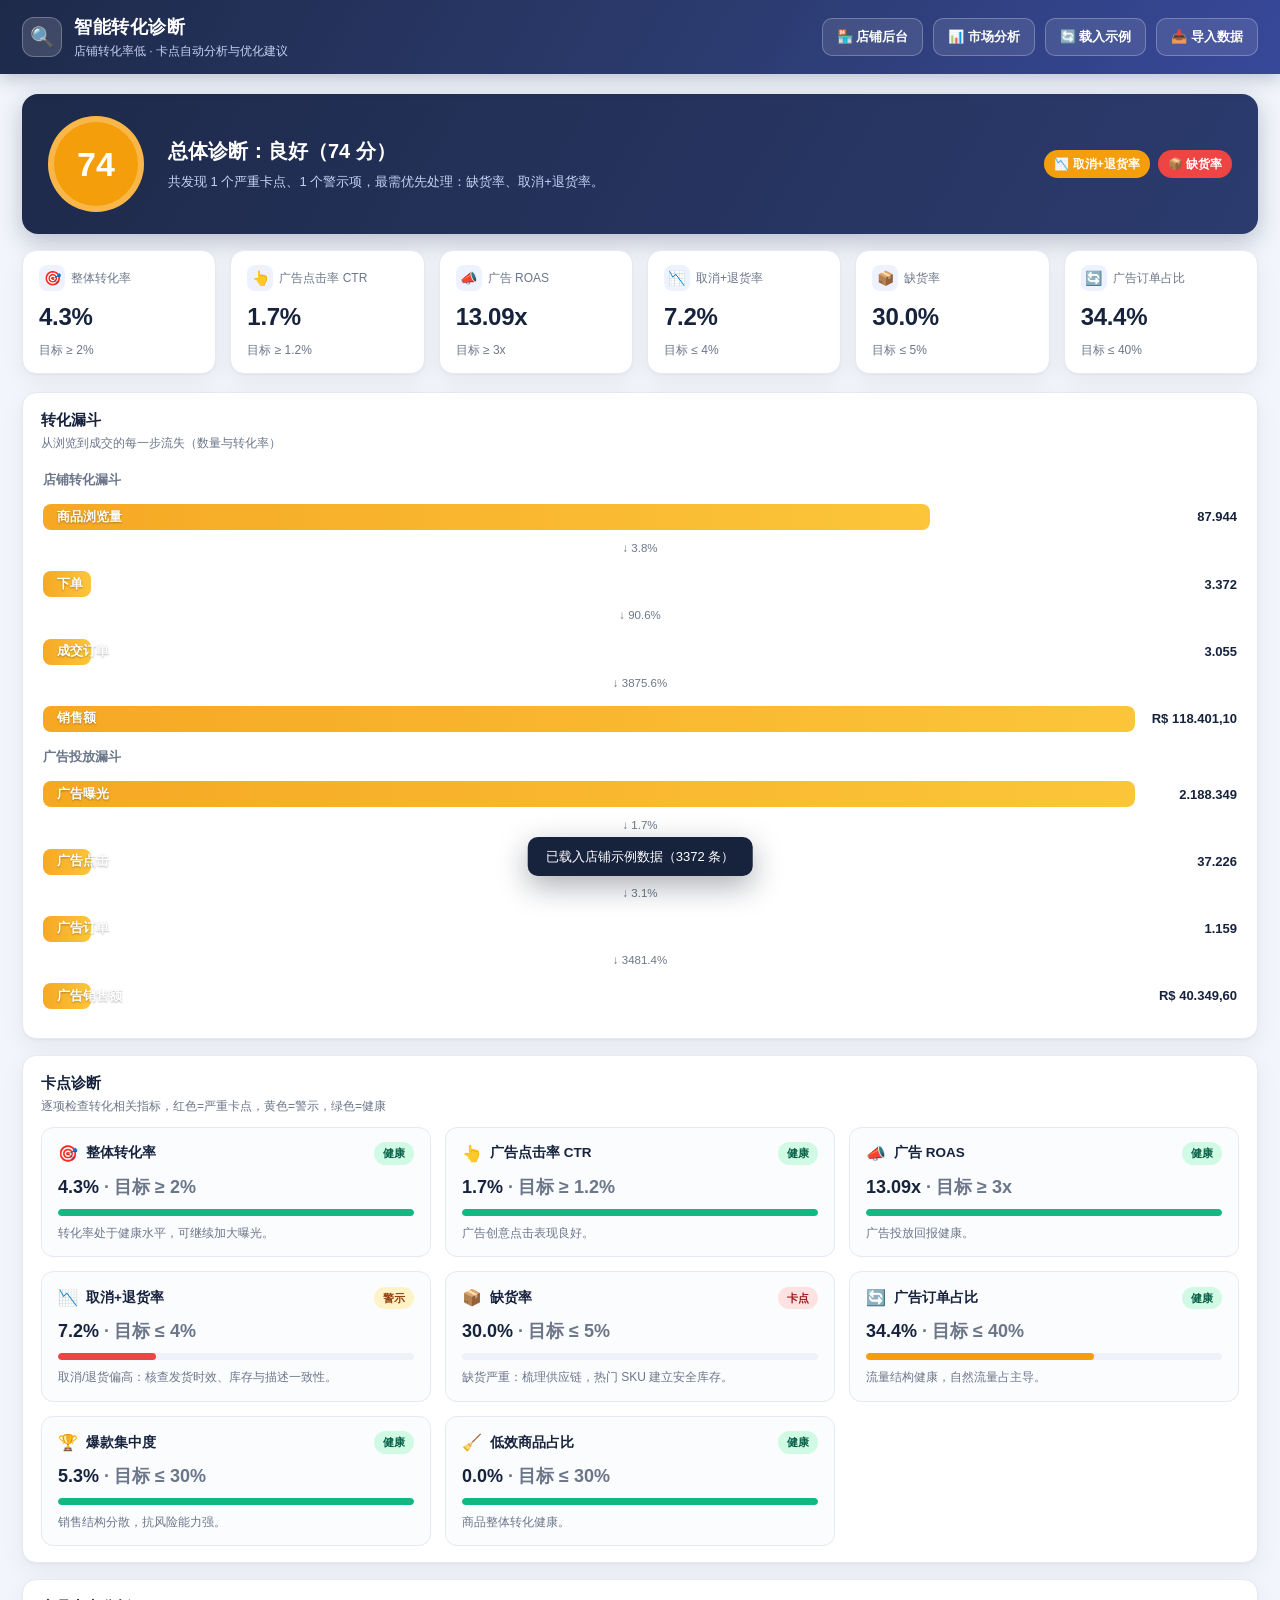
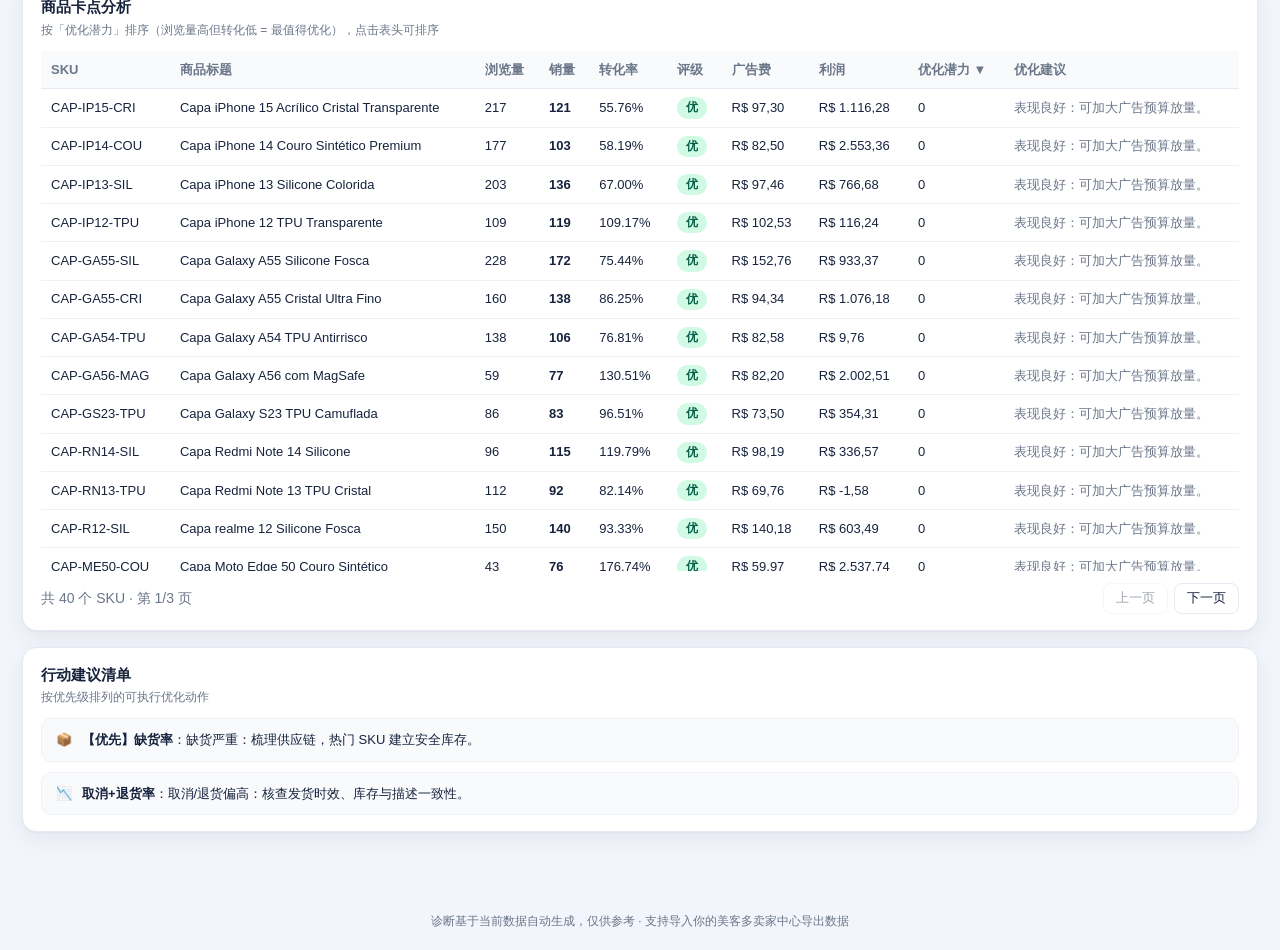
==== diagnose.html @ af6b297b "发布：巴西电商数据分析面板（市场/店铺/智能诊断）" ====
<!DOCTYPE html>
<html lang="zh-CN">
<head>
<meta charset="UTF-8">
<meta name="viewport" content="width=device-width, initial-scale=1">
<title>智能转化诊断 · 店铺卡点分析</title>
<link rel="stylesheet" href="css/style.css">
</head>
<body>

<header class="app-header">
  <div class="header-inner">
    <div class="brand">
      <div class="logo">🔍</div>
      <div>
        <h1>智能转化诊断</h1>
        <div class="sub">店铺转化率低 · 卡点自动分析与优化建议</div>
      </div>
    </div>
    <div class="header-actions">
      <a class="btn btn-ghost" href="seller.html">🏪 店铺后台</a>
      <a class="btn btn-ghost" href="index.html">📊 市场分析</a>
      <button class="btn btn-ghost" id="btn-sample">🔄 载入示例</button>
      <button class="btn btn-ghost" id="btn-import">📥 导入数据</button>
    </div>
  </div>
</header>

<main class="main">

  <!-- 总得分 -->
  <div class="score-banner" id="score-banner">
    <div class="score-ring" id="score-ring">–</div>
    <div class="score-info">
      <div class="score-title" id="score-title">诊断中…</div>
      <div class="score-desc" id="score-desc">基于当前数据自动评估店铺转化健康度</div>
    </div>
    <div class="score-tags" id="score-tags"></div>
  </div>

  <!-- 指标卡 -->
  <section class="kpi-grid" style="margin-top:16px">
    <div class="kpi-card" id="kpi-conv">
      <div class="kpi-label"><span class="kpi-icon">🎯</span>整体转化率</div>
      <div class="kpi-value">–</div>
      <div class="kpi-sub">目标 ≥ 2%</div>
    </div>
    <div class="kpi-card" id="kpi-ctr">
      <div class="kpi-label"><span class="kpi-icon">👆</span>广告点击率 CTR</div>
      <div class="kpi-value">–</div>
      <div class="kpi-sub">目标 ≥ 1.2%</div>
    </div>
    <div class="kpi-card" id="kpi-roas">
      <div class="kpi-label"><span class="kpi-icon">📣</span>广告 ROAS</div>
      <div class="kpi-value">–</div>
      <div class="kpi-sub">目标 ≥ 3x</div>
    </div>
    <div class="kpi-card" id="kpi-bad">
      <div class="kpi-label"><span class="kpi-icon">📉</span>取消+退货率</div>
      <div class="kpi-value">–</div>
      <div class="kpi-sub">目标 ≤ 4%</div>
    </div>
    <div class="kpi-card" id="kpi-ostock">
      <div class="kpi-label"><span class="kpi-icon">📦</span>缺货率</div>
      <div class="kpi-value">–</div>
      <div class="kpi-sub">目标 ≤ 5%</div>
    </div>
    <div class="kpi-card" id="kpi-adshare">
      <div class="kpi-label"><span class="kpi-icon">🔄</span>广告订单占比</div>
      <div class="kpi-value">–</div>
      <div class="kpi-sub">目标 ≤ 40%</div>
    </div>
  </section>

  <!-- 漏斗 -->
  <section class="charts-grid" style="margin-top:16px">
    <div class="panel col-12">
      <h2>转化漏斗</h2>
      <div class="panel-desc">从浏览到成交的每一步流失（数量与转化率）</div>
      <div class="funnel-wrap">
        <div class="funnel-title">店铺转化漏斗</div>
        <div class="funnel" id="funnel-store"></div>
        <div class="funnel-title mt8">广告投放漏斗</div>
        <div class="funnel" id="funnel-ads"></div>
      </div>
    </div>

    <div class="panel col-12">
      <h2>卡点诊断</h2>
      <div class="panel-desc">逐项检查转化相关指标，红色=严重卡点，黄色=警示，绿色=健康</div>
      <div class="checks-grid" id="checks-grid"></div>
    </div>

    <div class="panel col-12">
      <h2>商品卡点分析</h2>
      <div class="panel-desc">按「优化潜力」排序（浏览量高但转化低 = 最值得优化），点击表头可排序</div>
      <div class="table-wrap" style="max-height:520px;overflow:auto">
        <table class="data-table">
          <thead id="p-head"></thead>
          <tbody id="p-body"></tbody>
        </table>
      </div>
      <div class="pager" id="pager"><span id="p-count" style="display:none"></span></div>
    </div>

    <div class="panel col-12">
      <h2>行动建议清单</h2>
      <div class="panel-desc">按优先级排列的可执行优化动作</div>
      <ol class="action-list" id="action-list"></ol>
    </div>
  </section>
</main>

<footer class="app-footer">
  诊断基于当前数据自动生成，仅供参考 · 支持导入你的美客多卖家中心导出数据
</footer>

<!-- 导入弹窗 -->
<div class="modal-mask" id="modal-import">
  <div class="modal">
    <button class="mask-close" data-close aria-label="关闭">✕</button>
    <h3>📥 导入店铺数据</h3>
    <div class="modal-sub">与店铺后台页使用同一份数据格式（订单/浏览/广告/库存）。</div>
    <div class="drop" id="import-drop">
      <div style="font-size:30px">📂</div>
      <div><b>点击选择文件</b>，或将文件拖拽到此处</div>
      <div class="muted" style="font-size:12px;margin-top:4px">推荐 UTF-8 编码</div>
      <input type="file" id="import-file" accept=".csv,.json">
    </div>
    <div class="form-row">
      <label>或直接粘贴 JSON 数据</label>
      <textarea id="import-json" placeholder='[{"date":"2026-08-01","sku":"CAP-IP15-SIL","title":"...","qty":2,"unit_price":24.9,"revenue":49.8,"status":"Concluída","views":120,"ad_spend":2.5}]'></textarea>
    </div>
    <div class="hint">
      字段说明：<code>date</code>、<code>order_id</code>、<code>sku</code>、<code>title</code>、<code>qty</code>、<code>unit_price</code>、
      <code>revenue</code>、<code>status</code>、<code>views</code>、<code>ad_spend</code>、<code>ad_impressions</code>、<code>ad_clicks</code>、
      <code>channel</code>、<code>profit</code>、<code>stock</code> 等（兼容葡语列名）。
    </div>
    <div class="modal-actions">
      <button class="btn btn-ghost" data-close>取消</button>
      <button class="btn btn-soft" id="btn-apply-json">载入粘贴数据</button>
    </div>
  </div>
</div>

<script src="js/charts.js"></script>
<script src="js/seller-data.js"></script>
<script src="js/diagnose-app.js"></script>
</body>
</html>
---- css/style.css ----
/* ============ 基础 ============ */
:root {
  --bg: #f2f5fb;
  --card: #ffffff;
  --border: #e4e9f2;
  --text: #17233d;
  --muted: #6b7689;
  --primary: #2563eb;
  --ml: #f59e0b;
  --tt: #ec4899;
  --ok: #10b981;
  --shadow: 0 1px 2px rgba(16,24,40,.04), 0 8px 24px rgba(16,24,40,.06);
  --radius: 14px;
}
* { box-sizing: border-box; margin: 0; padding: 0; }
html { font-size: 14px; }
body {
  font-family: "Segoe UI", "PingFang SC", "Microsoft YaHei", "Helvetica Neue", Arial, sans-serif;
  background: var(--bg);
  color: var(--text);
  line-height: 1.5;
}
a { color: var(--primary); text-decoration: none; }
button { font-family: inherit; cursor: pointer; }

/* ============ 顶部 ============ */
.app-header {
  position: sticky; top: 0; z-index: 30;
  background: linear-gradient(120deg, #1e2a4a 0%, #2b3b6e 55%, #38489a 100%);
  color: #fff;
  box-shadow: 0 4px 18px rgba(20,30,70,.25);
}
.header-inner {
  max-width: 1440px; margin: 0 auto; padding: 14px 22px;
  display: flex; align-items: center; gap: 16px; flex-wrap: wrap;
}
.brand { display: flex; align-items: center; gap: 12px; min-width: 0; }
.brand .logo {
  width: 40px; height: 40px; border-radius: 12px; flex: none;
  background: rgba(255,255,255,.14); border: 1px solid rgba(255,255,255,.25);
  display: flex; align-items: center; justify-content: center;
  font-size: 20px;
}
.brand h1 { font-size: 18px; font-weight: 700; letter-spacing: .5px; white-space: nowrap; }
.brand .sub { font-size: 12px; color: #c6d2f5; margin-top: 1px; }
.header-actions { margin-left: auto; display: flex; gap: 10px; flex-wrap: wrap; }

.btn {
  display: inline-flex; align-items: center; gap: 6px;
  border: 1px solid transparent; border-radius: 10px;
  padding: 8px 14px; font-size: 13px; font-weight: 600;
  transition: all .15s ease;
}
.btn-primary { background: #fff; color: #1e2a4a; }
.btn-primary:hover { background: #eef2ff; }
.btn-ghost { background: rgba(255,255,255,.1); color: #fff; border-color: rgba(255,255,255,.25); }
.btn-ghost:hover { background: rgba(255,255,255,.2); }
.btn-soft { background: #eef2ff; color: var(--primary); border-color: #dbe4ff; }
.btn-soft:hover { background: #e0e9ff; }
.btn:disabled { opacity: .5; cursor: not-allowed; }

/* ============ 主体 ============ */
.main { max-width: 1440px; margin: 0 auto; padding: 20px 22px 60px; }

/* 指标卡 */
.kpi-grid {
  display: grid; grid-template-columns: repeat(6, 1fr); gap: 14px; margin-bottom: 18px;
}
@media (max-width: 1200px) { .kpi-grid { grid-template-columns: repeat(3, 1fr); } }
@media (max-width: 640px) { .kpi-grid { grid-template-columns: repeat(2, 1fr); } }
.kpi-card {
  background: var(--card); border: 1px solid var(--border); border-radius: var(--radius);
  padding: 14px 16px; box-shadow: var(--shadow); position: relative; overflow: hidden;
}
.kpi-card .kpi-label { font-size: 12px; color: var(--muted); display: flex; align-items: center; gap: 6px; }
.kpi-card .kpi-icon { width: 26px; height: 26px; border-radius: 8px; display: inline-flex; align-items: center; justify-content: center; font-size: 14px; background: #eef2ff; }
.kpi-card .kpi-value { font-size: 24px; font-weight: 700; margin-top: 8px; letter-spacing: -.3px; }
.kpi-card .kpi-value small { font-size: 13px; font-weight: 600; color: var(--muted); }
.kpi-card .kpi-sub { font-size: 12px; color: var(--muted); margin-top: 6px; display: flex; gap: 10px; flex-wrap: wrap; }
.kpi-card .kpi-sub .dot { display: inline-block; width: 8px; height: 8px; border-radius: 50%; margin-right: 4px; vertical-align: 1px; }
.kpi-card .delta { font-weight: 600; }

/* 筛选栏 */
.filter-bar {
  background: var(--card); border: 1px solid var(--border); border-radius: var(--radius);
  box-shadow: var(--shadow); padding: 14px 16px; margin-bottom: 18px;
  display: flex; gap: 12px; flex-wrap: wrap; align-items: flex-end;
}
.filter-group { display: flex; flex-direction: column; gap: 4px; }
.filter-group label { font-size: 11px; color: var(--muted); font-weight: 600; }
.filter-group select, .filter-group input {
  border: 1px solid var(--border); border-radius: 8px; padding: 7px 10px; font-size: 13px;
  background: #fbfcfe; color: var(--text); outline: none; min-width: 120px;
}
.filter-group select:focus, .filter-group input:focus { border-color: var(--primary); box-shadow: 0 0 0 3px rgba(37,99,235,.12); }
.filter-group.input-price input { width: 92px; }
.filter-group.search input { width: 220px; }
.filter-reset { margin-left: auto; }

/* 统计小结条 */
.summary-strip {
  display: flex; gap: 12px; flex-wrap: wrap; margin-bottom: 18px;
}
.summary-chip {
  background: var(--card); border: 1px solid var(--border); border-radius: 999px;
  padding: 7px 14px; font-size: 12.5px; color: var(--muted); box-shadow: var(--shadow);
  display: inline-flex; align-items: center; gap: 6px;
}
.summary-chip b { color: var(--text); }

/* 图表网格 */
.charts-grid {
  display: grid; grid-template-columns: repeat(12, 1fr); gap: 16px;
}
.panel {
  background: var(--card); border: 1px solid var(--border); border-radius: var(--radius);
  box-shadow: var(--shadow); padding: 16px 18px;
  display: flex; flex-direction: column;
}
.panel.col-4 { grid-column: span 4; }
.panel.col-6 { grid-column: span 6; }
.panel.col-8 { grid-column: span 8; }
.panel.col-12 { grid-column: span 12; }
@media (max-width: 1000px) { .panel.col-4, .panel.col-6, .panel.col-8, .panel.col-12 { grid-column: span 12; } }
.panel h2 { font-size: 15px; font-weight: 700; margin-bottom: 2px; display: flex; align-items: center; gap: 8px; }
.panel .panel-desc { font-size: 12px; color: var(--muted); margin-bottom: 12px; }
.chart-box { flex: 1; position: relative; min-height: 240px; }
.chart-box svg { width: 100%; height: 100%; display: block; }
.legend { display: flex; gap: 14px; flex-wrap: wrap; font-size: 12px; color: var(--muted); margin-bottom: 10px; }
.legend .lg-item { display: inline-flex; align-items: center; gap: 6px; }
.legend .lg-swatch { width: 10px; height: 10px; border-radius: 3px; }

/* 表格 */
.table-wrap { overflow-x: auto; }
table.data-table { width: 100%; border-collapse: collapse; font-size: 13px; }
.data-table thead th {
  position: sticky; top: 0; background: #f8fafc; color: var(--muted);
  font-weight: 600; text-align: left; padding: 9px 10px; white-space: nowrap;
  border-bottom: 1px solid var(--border); cursor: pointer; user-select: none;
}
.data-table thead th:hover { color: var(--primary); }
.data-table tbody td { padding: 8px 10px; border-bottom: 1px solid #eef1f7; vertical-align: middle; }
.data-table tbody tr:hover { background: #f8faff; }
.platform-badge {
  display: inline-flex; align-items: center; gap: 5px; padding: 3px 9px; border-radius: 999px;
  font-size: 11.5px; font-weight: 600; white-space: nowrap;
}
.platform-badge.ml { background: #fef3c7; color: #92400e; }
.platform-badge.tt { background: #fce7f3; color: #9d174d; }
.title-cell { max-width: 380px; overflow: hidden; text-overflow: ellipsis; white-space: nowrap; }
.rating-stars { color: #f59e0b; }
.pager { display: flex; align-items: center; justify-content: space-between; margin-top: 12px; gap: 10px; flex-wrap: wrap; }
.pager .pager-btns { display: flex; gap: 6px; }
.pager button {
  border: 1px solid var(--border); background: #fff; border-radius: 8px; padding: 6px 12px;
  font-size: 12.5px; color: var(--text);
}
.pager button:hover:not(:disabled) { border-color: var(--primary); color: var(--primary); }
.pager button:disabled { opacity: .4; cursor: not-allowed; }

/* 对比表 */
.compare-table { width: 100%; border-collapse: collapse; font-size: 13px; }
.compare-table th, .compare-table td { padding: 9px 12px; border-bottom: 1px solid #eef1f7; text-align: left; }
.compare-table th { color: var(--muted); font-weight: 600; background: #f8fafc; }
.compare-table td.ml { color: #b45309; font-weight: 700; }
.compare-table td.tt { color: #be185d; font-weight: 700; }
.compare-table td.winner { background: #f0fdf4; }

/* 智能解读 */
.insights { list-style: none; display: flex; flex-direction: column; gap: 10px; }
.insights li {
  display: flex; gap: 10px; align-items: flex-start; font-size: 13px;
  padding: 10px 12px; border-radius: 10px; background: #f8fafc; border: 1px solid #eef1f7;
}
.insights li .ic { flex: none; width: 22px; height: 22px; border-radius: 7px; display: flex; align-items: center; justify-content: center; font-size: 12px; }
.insights li b { color: var(--text); }
.insights li .num { color: var(--primary); font-weight: 700; }

/* 弹窗 */
.modal-mask {
  position: fixed; inset: 0; background: rgba(15,23,42,.45); z-index: 60;
  display: none; align-items: center; justify-content: center; padding: 20px;
}
.modal-mask.show { display: flex; }
.modal {
  background: #fff; border-radius: 16px; max-width: 620px; width: 100%;
  max-height: 86vh; overflow: auto; box-shadow: 0 24px 60px rgba(15,23,42,.3);
  padding: 22px;
}
.modal h3 { font-size: 16px; margin-bottom: 6px; }
.modal .modal-sub { font-size: 12.5px; color: var(--muted); margin-bottom: 14px; }
.modal .drop {
  border: 2px dashed #cbd5e1; border-radius: 12px; padding: 26px; text-align: center;
  color: var(--muted); cursor: pointer; transition: all .15s ease;
}
.modal .drop:hover, .modal .drop.drag { border-color: var(--primary); background: #f5f8ff; color: var(--primary); }
.modal .drop input { display: none; }
.modal textarea {
  width: 100%; min-height: 160px; border: 1px solid var(--border); border-radius: 10px;
  padding: 10px; font-size: 12px; font-family: ui-monospace, Consolas, monospace; outline: none;
}
.modal .form-row { margin-top: 12px; }
.modal .form-row label { font-size: 12px; color: var(--muted); display: block; margin-bottom: 6px; font-weight: 600; }
.modal .modal-actions { display: flex; justify-content: flex-end; gap: 10px; margin-top: 16px; }
.modal .modal-actions .btn-ghost { color: var(--text); border-color: var(--border); background: #fff; }
.modal .modal-actions .btn-ghost:hover { background: #f1f5f9; }
.modal .hint { font-size: 12px; color: var(--muted); background: #f8fafc; border-radius: 8px; padding: 10px 12px; margin-top: 12px; }
.modal .hint code { background: #eef2f7; padding: 1px 5px; border-radius: 4px; font-size: 11.5px; }

/* 页脚 */
.app-footer { text-align: center; color: var(--muted); font-size: 12px; padding: 20px; }

/* 工具提示 */
.chart-tooltip {
  position: absolute; pointer-events: none; z-index: 20;
  background: rgba(15,23,42,.92); color: #fff; padding: 7px 11px; border-radius: 8px;
  font-size: 12px; line-height: 1.45; white-space: nowrap; opacity: 0;
  transition: opacity .12s ease; box-shadow: 0 6px 18px rgba(15,23,42,.25);
}
.chart-tooltip.show { opacity: 1; }

.toast {
  position: fixed; bottom: 24px; left: 50%; transform: translateX(-50%) translateY(20px);
  background: #17233d; color: #fff; padding: 10px 18px; border-radius: 10px; font-size: 13px;
  z-index: 80; opacity: 0; pointer-events: none; transition: all .25s ease; box-shadow: 0 10px 30px rgba(15,23,42,.35);
}
.toast.show { opacity: 1; transform: translateX(-50%) translateY(0); }
.toast.err { background: #b91c1c; }

.muted { color: var(--muted); }
.center { text-align: center; }
.mt8 { margin-top: 8px; }
.mt16 { margin-top: 16px; }
.flex { display: flex; align-items: center; gap: 8px; }

.modal { position: relative; }
.mask-close { position: absolute; top: 12px; right: 12px; border: none; background: #f1f5f9; width: 28px; height: 28px; border-radius: 8px; font-size: 14px; color: #64748b; cursor: pointer; }
.mask-close:hover { background: #e2e8f0; }

.rank-toolbar { display: flex; align-items: center; gap: 16px; margin-bottom: 12px; flex-wrap: wrap; }
.rank-cell { font-size: 15px; }


/* ============ 智能诊断页 ============ */
.score-banner {
  background: linear-gradient(120deg, #1e2a4a 0%, #2b3b6e 100%);
  border-radius: 16px; padding: 22px 26px; color: #fff;
  display: flex; align-items: center; gap: 24px; flex-wrap: wrap;
  box-shadow: 0 8px 24px rgba(20,30,70,.25);
}
.score-ring {
  width: 96px; height: 96px; border-radius: 50%; flex: none;
  display: flex; align-items: center; justify-content: center;
  font-size: 34px; font-weight: 800; color: #fff;
  box-shadow: inset 0 0 0 6px rgba(255,255,255,.25);
}
.score-info { flex: 1; min-width: 240px; }
.score-title { font-size: 20px; font-weight: 800; }
.score-desc { font-size: 13px; color: #c6d2f5; margin-top: 6px; line-height: 1.6; }
.score-tags { display: flex; gap: 8px; flex-wrap: wrap; }
.tag { padding: 5px 10px; border-radius: 999px; font-size: 12px; font-weight: 600; }
.tag-bad { background: #ef4444; color: #fff; }
.tag-warn { background: #f59e0b; color: #fff; }
.tag-good { background: #10b981; color: #fff; }

.funnel-wrap { padding: 6px 2px; }
.funnel-title { font-size: 13px; font-weight: 700; color: var(--muted); margin-bottom: 8px; }
.funnel-row { display: flex; align-items: center; gap: 12px; height: 40px; position: relative; }
.funnel-bar {
  height: 26px; border-radius: 8px; background: linear-gradient(90deg, #2563eb, #60a5fa);
  min-width: 14px; opacity: .9;
}
.funnel-row:nth-child(odd) .funnel-bar { background: linear-gradient(90deg, #f59e0b, #fbbf24); }
.funnel-label { position: absolute; left: 14px; font-size: 12.5px; color: #fff; font-weight: 600; text-shadow: 0 1px 2px rgba(0,0,0,.3); }
.funnel-val { margin-left: auto; font-size: 13px; font-weight: 700; color: var(--text); min-width: 90px; text-align: right; }
.funnel-conv { font-size: 11.5px; color: var(--muted); text-align: center; padding: 3px 0 7px; }

.checks-grid { display: grid; grid-template-columns: repeat(3, 1fr); gap: 14px; }
@media (max-width: 1000px) { .checks-grid { grid-template-columns: repeat(2, 1fr); } }
@media (max-width: 640px) { .checks-grid { grid-template-columns: 1fr; } }
.check-card {
  border: 1px solid var(--border); border-radius: 12px; padding: 14px 16px;
  background: #fbfcfe; display: flex; flex-direction: column; gap: 8px;
}
.check-head { display: flex; align-items: center; gap: 8px; }
.check-icon { font-size: 16px; }
.check-title { font-weight: 700; font-size: 13.5px; flex: 1; }
.check-status { font-size: 11px; font-weight: 700; padding: 3px 9px; border-radius: 999px; }
.check-status.good { background: #d1fae5; color: #065f46; }
.check-status.warn { background: #fef3c7; color: #92400e; }
.check-status.bad { background: #fee2e2; color: #991b1b; }
.check-value { font-size: 18px; font-weight: 800; }
.check-score-bar { height: 7px; border-radius: 4px; background: #eef1f7; overflow: hidden; }
.check-score-fill { height: 100%; border-radius: 4px; }
.check-advice { font-size: 12px; color: var(--muted); line-height: 1.55; }

.rate-badge { display: inline-flex; padding: 2px 9px; border-radius: 999px; font-size: 11.5px; font-weight: 700; }
.rate-badge.r-good { background: #d1fae5; color: #065f46; }
.rate-badge.r-warn { background: #fef3c7; color: #92400e; }
.rate-badge.r-bad { background: #fee2e2; color: #991b1b; }

.action-list { list-style: none; display: flex; flex-direction: column; gap: 10px; }
.action-list li {
  display: flex; gap: 10px; align-items: flex-start; font-size: 13px;
  padding: 11px 14px; border-radius: 10px; background: #f8fafc; border: 1px solid #eef1f7;
}
.action-list li .ic { flex: none; }
.action-list li b { color: var(--text); }
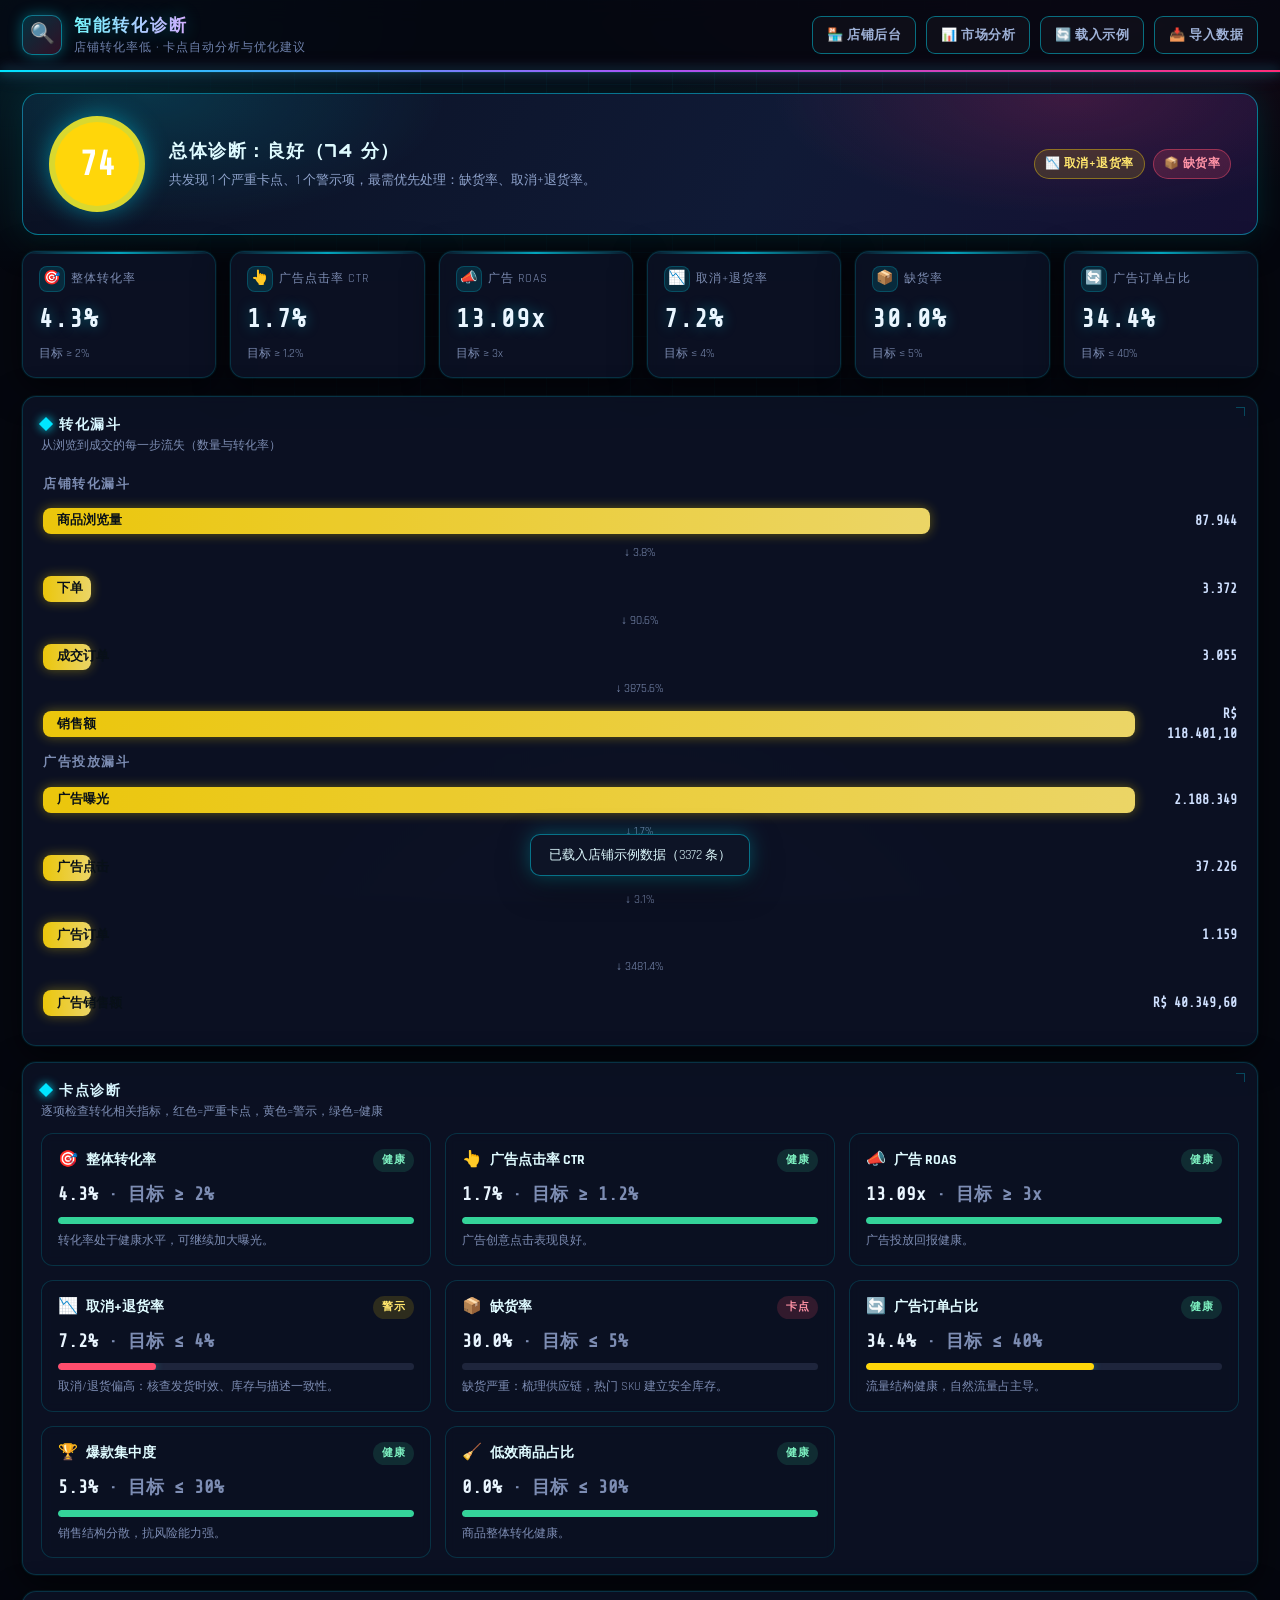
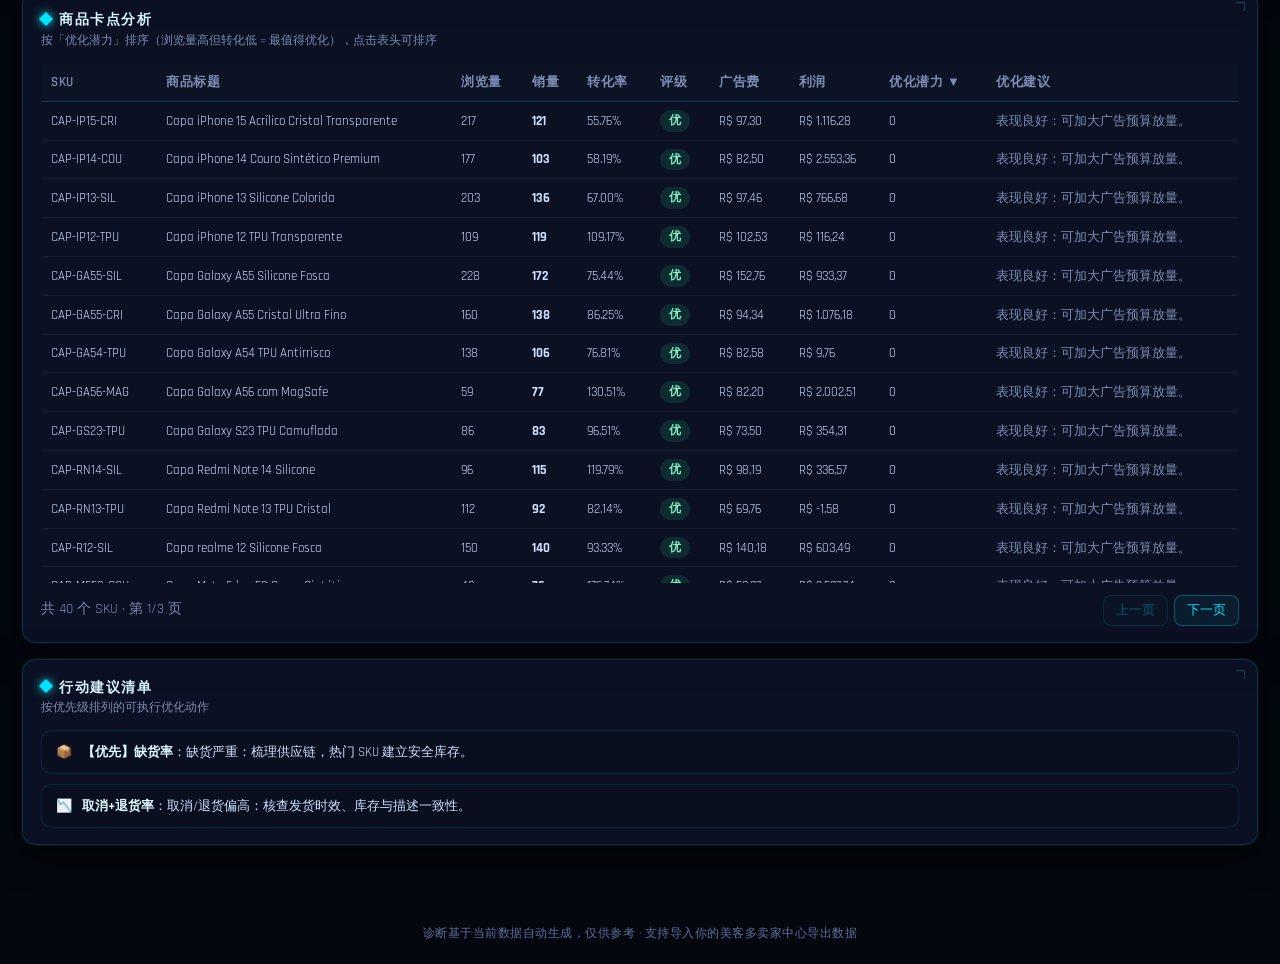
==== commit 4164b82a: "改版：赛博朋克霓虹科技风主题" ====
--- a/diagnose.html
+++ b/diagnose.html
@@ -4,6 +4,9 @@
 <meta charset="UTF-8">
 <meta name="viewport" content="width=device-width, initial-scale=1">
 <title>智能转化诊断 · 店铺卡点分析</title>
+<link rel="preconnect" href="https://fonts.googleapis.com">
+<link rel="preconnect" href="https://fonts.gstatic.com" crossorigin>
+<link href="https://fonts.googleapis.com/css2?family=Orbitron:wght@500;700;800&family=Rajdhani:wght@400;600;700&family=Share+Tech+Mono&display=swap" rel="stylesheet">
 <link rel="stylesheet" href="css/style.css">
 </head>
 <body>
--- a/css/style.css
+++ b/css/style.css
@@ -1,63 +1,116 @@
-/* ============ 基础 ============ */
+/* =========================================================
+ * 赛博朋克 · 霓虹科技风主题
+ * ========================================================= */
 :root {
-  --bg: #f2f5fb;
-  --card: #ffffff;
-  --border: #e4e9f2;
-  --text: #17233d;
-  --muted: #6b7689;
-  --primary: #2563eb;
-  --ml: #f59e0b;
-  --tt: #ec4899;
-  --ok: #10b981;
-  --shadow: 0 1px 2px rgba(16,24,40,.04), 0 8px 24px rgba(16,24,40,.06);
+  --bg: #05070f;
+  --bg2: #0a0f1e;
+  --card: rgba(13, 20, 40, .78);
+  --card-solid: #0d1426;
+  --border: rgba(0, 229, 255, .16);
+  --border-strong: rgba(0, 229, 255, .45);
+  --text: #cfe0ff;
+  --muted: #7d8db3;
+  --cyan: #00e5ff;
+  --pink: #ff2d78;
+  --purple: #a855f7;
+  --yellow: #ffd60a;
+  --green: #34d399;
+  --red: #ff4d6d;
+  --glow-cyan: 0 0 14px rgba(0, 229, 255, .35);
+  --glow-pink: 0 0 14px rgba(255, 45, 120, .35);
+  --shadow: 0 0 0 1px rgba(0,229,255,.06), 0 10px 34px rgba(0,0,0,.55);
   --radius: 14px;
+  --font-head: "Orbitron", "Rajdhani", "Segoe UI", "Microsoft YaHei", sans-serif;
+  --font-body: "Rajdhani", "Segoe UI", "PingFang SC", "Microsoft YaHei", Arial, sans-serif;
+  --font-mono: "Share Tech Mono", Consolas, monospace;
 }
 * { box-sizing: border-box; margin: 0; padding: 0; }
 html { font-size: 14px; }
 body {
-  font-family: "Segoe UI", "PingFang SC", "Microsoft YaHei", "Helvetica Neue", Arial, sans-serif;
-  background: var(--bg);
+  font-family: var(--font-body);
+  background:
+    radial-gradient(900px 500px at 85% -10%, rgba(255, 45, 120, .12), transparent 60%),
+    radial-gradient(800px 500px at 0% 0%, rgba(0, 229, 255, .12), transparent 55%),
+    radial-gradient(700px 700px at 50% 120%, rgba(168, 85, 247, .10), transparent 60%),
+    var(--bg);
+  background-attachment: fixed;
   color: var(--text);
-  line-height: 1.5;
-}
-a { color: var(--primary); text-decoration: none; }
+  line-height: 1.55;
+  min-height: 100vh;
+}
+body::before {
+  content: ""; position: fixed; inset: 0; z-index: -1; pointer-events: none;
+  background-image:
+    linear-gradient(rgba(0,229,255,.05) 1px, transparent 1px),
+    linear-gradient(90deg, rgba(0,229,255,.05) 1px, transparent 1px);
+  background-size: 42px 42px;
+  mask-image: radial-gradient(ellipse at 50% 0%, rgba(0,0,0,.8), transparent 75%);
+}
+a { color: var(--cyan); text-decoration: none; }
 button { font-family: inherit; cursor: pointer; }
+::-webkit-scrollbar { width: 10px; height: 10px; }
+::-webkit-scrollbar-track { background: #080d1a; }
+::-webkit-scrollbar-thumb { background: #1d2c4e; border-radius: 6px; }
+::-webkit-scrollbar-thumb:hover { background: #2a3f6e; }
 
 /* ============ 顶部 ============ */
 .app-header {
   position: sticky; top: 0; z-index: 30;
-  background: linear-gradient(120deg, #1e2a4a 0%, #2b3b6e 55%, #38489a 100%);
-  color: #fff;
-  box-shadow: 0 4px 18px rgba(20,30,70,.25);
+  background: rgba(5, 8, 18, .82);
+  backdrop-filter: blur(12px);
+  border-bottom: 1px solid var(--border);
+  box-shadow: 0 0 24px rgba(0, 229, 255, .10);
+}
+.app-header::after {
+  content: ""; display: block; height: 2px;
+  background: linear-gradient(90deg, var(--cyan), var(--purple), var(--pink));
+  box-shadow: 0 0 12px rgba(0,229,255,.6), 0 0 18px rgba(255,45,120,.4);
 }
 .header-inner {
-  max-width: 1440px; margin: 0 auto; padding: 14px 22px;
+  max-width: 1440px; margin: 0 auto; padding: 12px 22px;
   display: flex; align-items: center; gap: 16px; flex-wrap: wrap;
 }
 .brand { display: flex; align-items: center; gap: 12px; min-width: 0; }
 .brand .logo {
-  width: 40px; height: 40px; border-radius: 12px; flex: none;
-  background: rgba(255,255,255,.14); border: 1px solid rgba(255,255,255,.25);
+  width: 40px; height: 40px; border-radius: 10px; flex: none;
+  background: linear-gradient(135deg, rgba(0,229,255,.18), rgba(255,45,120,.18));
+  border: 1px solid var(--border-strong);
   display: flex; align-items: center; justify-content: center;
   font-size: 20px;
-}
-.brand h1 { font-size: 18px; font-weight: 700; letter-spacing: .5px; white-space: nowrap; }
-.brand .sub { font-size: 12px; color: #c6d2f5; margin-top: 1px; }
+  box-shadow: var(--glow-cyan);
+}
+.brand h1 {
+  font-family: var(--font-head); font-size: 17px; font-weight: 700;
+  letter-spacing: 2px; text-transform: uppercase;
+  background: linear-gradient(90deg, #7df9ff, #e0aaff, #ff9ecb);
+  -webkit-background-clip: text; background-clip: text; color: transparent;
+  text-shadow: 0 0 18px rgba(0,229,255,.25);
+  white-space: nowrap;
+}
+.brand .sub { font-size: 12px; color: #6f82ad; letter-spacing: 1px; margin-top: 1px; }
 .header-actions { margin-left: auto; display: flex; gap: 10px; flex-wrap: wrap; }
 
 .btn {
   display: inline-flex; align-items: center; gap: 6px;
-  border: 1px solid transparent; border-radius: 10px;
-  padding: 8px 14px; font-size: 13px; font-weight: 600;
-  transition: all .15s ease;
-}
-.btn-primary { background: #fff; color: #1e2a4a; }
-.btn-primary:hover { background: #eef2ff; }
-.btn-ghost { background: rgba(255,255,255,.1); color: #fff; border-color: rgba(255,255,255,.25); }
-.btn-ghost:hover { background: rgba(255,255,255,.2); }
-.btn-soft { background: #eef2ff; color: var(--primary); border-color: #dbe4ff; }
-.btn-soft:hover { background: #e0e9ff; }
-.btn:disabled { opacity: .5; cursor: not-allowed; }
+  border: 1px solid var(--border-strong); border-radius: 9px;
+  padding: 8px 14px; font-size: 13px; font-weight: 600; letter-spacing: .5px;
+  background: rgba(0, 229, 255, .06); color: var(--cyan);
+  transition: all .15s ease; position: relative;
+}
+.btn:hover { background: rgba(0, 229, 255, .16); box-shadow: var(--glow-cyan); color: #baf8ff; }
+.btn-primary {
+  background: linear-gradient(135deg, rgba(0,229,255,.25), rgba(255,45,120,.25));
+  border-color: rgba(0,229,255,.6); color: #dffbff;
+}
+.btn-primary:hover { box-shadow: 0 0 18px rgba(0,229,255,.5), 0 0 18px rgba(255,45,120,.35); }
+.btn-ghost { background: rgba(255,255,255,.03); color: #9fb2d8; }
+.btn-ghost:hover { background: rgba(0,229,255,.1); color: var(--cyan); }
+.btn-soft {
+  background: rgba(0,229,255,.08); color: var(--cyan);
+  border-color: rgba(0,229,255,.4);
+}
+.btn-soft:hover { background: rgba(0,229,255,.18); box-shadow: var(--glow-cyan); }
+.btn:disabled { opacity: .4; cursor: not-allowed; box-shadow: none; }
 
 /* ============ 主体 ============ */
 .main { max-width: 1440px; margin: 0 auto; padding: 20px 22px 60px; }
@@ -70,162 +123,207 @@
 @media (max-width: 640px) { .kpi-grid { grid-template-columns: repeat(2, 1fr); } }
 .kpi-card {
   background: var(--card); border: 1px solid var(--border); border-radius: var(--radius);
-  padding: 14px 16px; box-shadow: var(--shadow); position: relative; overflow: hidden;
-}
-.kpi-card .kpi-label { font-size: 12px; color: var(--muted); display: flex; align-items: center; gap: 6px; }
-.kpi-card .kpi-icon { width: 26px; height: 26px; border-radius: 8px; display: inline-flex; align-items: center; justify-content: center; font-size: 14px; background: #eef2ff; }
-.kpi-card .kpi-value { font-size: 24px; font-weight: 700; margin-top: 8px; letter-spacing: -.3px; }
-.kpi-card .kpi-value small { font-size: 13px; font-weight: 600; color: var(--muted); }
+  padding: 14px 16px; position: relative; overflow: hidden;
+  backdrop-filter: blur(6px);
+  box-shadow: var(--shadow);
+}
+.kpi-card::before {
+  content: ""; position: absolute; inset: 0 0 auto 0; height: 2px;
+  background: linear-gradient(90deg, transparent, var(--cyan), transparent);
+  opacity: .7;
+}
+.kpi-card .kpi-label { font-size: 12px; color: var(--muted); display: flex; align-items: center; gap: 6px; letter-spacing: 1px; }
+.kpi-card .kpi-icon {
+  width: 26px; height: 26px; border-radius: 8px; display: inline-flex; align-items: center; justify-content: center;
+  font-size: 14px; background: rgba(0, 229, 255, .12); border: 1px solid rgba(0,229,255,.2);
+}
+.kpi-card .kpi-value {
+  font-family: var(--font-mono); font-size: 25px; font-weight: 700; margin-top: 8px;
+  letter-spacing: 1px; color: #eaf6ff; text-shadow: 0 0 14px rgba(0,229,255,.35);
+}
+.kpi-card .kpi-value small { font-size: 13px; font-weight: 600; color: var(--muted); font-family: var(--font-body); }
 .kpi-card .kpi-sub { font-size: 12px; color: var(--muted); margin-top: 6px; display: flex; gap: 10px; flex-wrap: wrap; }
-.kpi-card .kpi-sub .dot { display: inline-block; width: 8px; height: 8px; border-radius: 50%; margin-right: 4px; vertical-align: 1px; }
+.kpi-card .kpi-sub .dot { display: inline-block; width: 8px; height: 8px; border-radius: 50%; margin-right: 4px; vertical-align: 1px; box-shadow: 0 0 8px currentColor; }
 .kpi-card .delta { font-weight: 600; }
 
 /* 筛选栏 */
 .filter-bar {
   background: var(--card); border: 1px solid var(--border); border-radius: var(--radius);
-  box-shadow: var(--shadow); padding: 14px 16px; margin-bottom: 18px;
+  padding: 14px 16px; margin-bottom: 18px;
   display: flex; gap: 12px; flex-wrap: wrap; align-items: flex-end;
+  backdrop-filter: blur(6px); box-shadow: var(--shadow);
 }
 .filter-group { display: flex; flex-direction: column; gap: 4px; }
-.filter-group label { font-size: 11px; color: var(--muted); font-weight: 600; }
+.filter-group label { font-size: 11px; color: var(--muted); font-weight: 600; letter-spacing: 1px; }
 .filter-group select, .filter-group input {
-  border: 1px solid var(--border); border-radius: 8px; padding: 7px 10px; font-size: 13px;
-  background: #fbfcfe; color: var(--text); outline: none; min-width: 120px;
-}
-.filter-group select:focus, .filter-group input:focus { border-color: var(--primary); box-shadow: 0 0 0 3px rgba(37,99,235,.12); }
+  border: 1px solid rgba(0,229,255,.25); border-radius: 8px; padding: 7px 10px; font-size: 13px;
+  background: #0a101f; color: var(--text); outline: none; min-width: 120px;
+  font-family: inherit;
+}
+.filter-group select:focus, .filter-group input:focus {
+  border-color: var(--cyan); box-shadow: 0 0 0 3px rgba(0,229,255,.15), var(--glow-cyan);
+}
+.filter-group option { background: #0d1426; }
 .filter-group.input-price input { width: 92px; }
 .filter-group.search input { width: 220px; }
 .filter-reset { margin-left: auto; }
 
-/* 统计小结条 */
-.summary-strip {
-  display: flex; gap: 12px; flex-wrap: wrap; margin-bottom: 18px;
-}
+/* 汇总条 */
+.summary-strip { display: flex; gap: 12px; flex-wrap: wrap; margin-bottom: 18px; }
 .summary-chip {
   background: var(--card); border: 1px solid var(--border); border-radius: 999px;
-  padding: 7px 14px; font-size: 12.5px; color: var(--muted); box-shadow: var(--shadow);
+  padding: 7px 14px; font-size: 12.5px; color: var(--muted);
   display: inline-flex; align-items: center; gap: 6px;
-}
-.summary-chip b { color: var(--text); }
+  box-shadow: var(--shadow);
+}
+.summary-chip b { color: var(--cyan); font-family: var(--font-mono); }
 
 /* 图表网格 */
-.charts-grid {
-  display: grid; grid-template-columns: repeat(12, 1fr); gap: 16px;
-}
+.charts-grid { display: grid; grid-template-columns: repeat(12, 1fr); gap: 16px; }
 .panel {
   background: var(--card); border: 1px solid var(--border); border-radius: var(--radius);
-  box-shadow: var(--shadow); padding: 16px 18px;
-  display: flex; flex-direction: column;
-}
+  padding: 16px 18px; display: flex; flex-direction: column; position: relative;
+  backdrop-filter: blur(6px); box-shadow: var(--shadow);
+}
+.panel::after {
+  content: ""; position: absolute; right: 12px; top: 10px; width: 8px; height: 8px;
+  border-right: 1px solid var(--border-strong); border-top: 1px solid var(--border-strong);
+  opacity: .6;
+}
+.panel:hover { border-color: rgba(0,229,255,.35); box-shadow: 0 0 20px rgba(0,229,255,.10), var(--shadow); }
 .panel.col-4 { grid-column: span 4; }
 .panel.col-6 { grid-column: span 6; }
 .panel.col-8 { grid-column: span 8; }
 .panel.col-12 { grid-column: span 12; }
 @media (max-width: 1000px) { .panel.col-4, .panel.col-6, .panel.col-8, .panel.col-12 { grid-column: span 12; } }
-.panel h2 { font-size: 15px; font-weight: 700; margin-bottom: 2px; display: flex; align-items: center; gap: 8px; }
+.panel h2 {
+  font-family: var(--font-head); font-size: 14px; font-weight: 700; margin-bottom: 2px;
+  letter-spacing: 1.5px; text-transform: uppercase; color: #d8f6ff;
+  display: flex; align-items: center; gap: 8px;
+}
+.panel h2::before {
+  content: ""; width: 10px; height: 10px; flex: none;
+  background: var(--cyan); transform: rotate(45deg);
+  box-shadow: 0 0 10px var(--cyan);
+}
 .panel .panel-desc { font-size: 12px; color: var(--muted); margin-bottom: 12px; }
 .chart-box { flex: 1; position: relative; min-height: 240px; }
 .chart-box svg { width: 100%; height: 100%; display: block; }
 .legend { display: flex; gap: 14px; flex-wrap: wrap; font-size: 12px; color: var(--muted); margin-bottom: 10px; }
 .legend .lg-item { display: inline-flex; align-items: center; gap: 6px; }
-.legend .lg-swatch { width: 10px; height: 10px; border-radius: 3px; }
+.legend .lg-swatch { width: 10px; height: 10px; border-radius: 3px; box-shadow: 0 0 8px currentColor; }
 
 /* 表格 */
 .table-wrap { overflow-x: auto; }
 table.data-table { width: 100%; border-collapse: collapse; font-size: 13px; }
 .data-table thead th {
-  position: sticky; top: 0; background: #f8fafc; color: var(--muted);
+  position: sticky; top: 0; background: #0b1324; color: var(--muted);
   font-weight: 600; text-align: left; padding: 9px 10px; white-space: nowrap;
-  border-bottom: 1px solid var(--border); cursor: pointer; user-select: none;
-}
-.data-table thead th:hover { color: var(--primary); }
-.data-table tbody td { padding: 8px 10px; border-bottom: 1px solid #eef1f7; vertical-align: middle; }
-.data-table tbody tr:hover { background: #f8faff; }
+  border-bottom: 1px solid rgba(0,229,255,.2); cursor: pointer; user-select: none;
+  letter-spacing: .5px;
+}
+.data-table thead th:hover { color: var(--cyan); }
+.data-table tbody td { padding: 8px 10px; border-bottom: 1px solid rgba(125,141,179,.12); vertical-align: middle; }
+.data-table tbody tr:hover { background: rgba(0, 229, 255, .06); }
 .platform-badge {
   display: inline-flex; align-items: center; gap: 5px; padding: 3px 9px; border-radius: 999px;
-  font-size: 11.5px; font-weight: 600; white-space: nowrap;
-}
-.platform-badge.ml { background: #fef3c7; color: #92400e; }
-.platform-badge.tt { background: #fce7f3; color: #9d174d; }
+  font-size: 11.5px; font-weight: 600; white-space: nowrap; letter-spacing: .5px;
+}
+.platform-badge.ml { background: rgba(255, 214, 10, .14); color: #ffe66d; border: 1px solid rgba(255,214,10,.4); }
+.platform-badge.tt { background: rgba(255, 45, 120, .14); color: #ff8fb5; border: 1px solid rgba(255,45,120,.4); }
 .title-cell { max-width: 380px; overflow: hidden; text-overflow: ellipsis; white-space: nowrap; }
-.rating-stars { color: #f59e0b; }
+.rating-stars { color: var(--yellow); text-shadow: 0 0 8px rgba(255,214,10,.4); }
 .pager { display: flex; align-items: center; justify-content: space-between; margin-top: 12px; gap: 10px; flex-wrap: wrap; }
 .pager .pager-btns { display: flex; gap: 6px; }
 .pager button {
-  border: 1px solid var(--border); background: #fff; border-radius: 8px; padding: 6px 12px;
-  font-size: 12.5px; color: var(--text);
-}
-.pager button:hover:not(:disabled) { border-color: var(--primary); color: var(--primary); }
-.pager button:disabled { opacity: .4; cursor: not-allowed; }
+  border: 1px solid rgba(0,229,255,.3); background: rgba(0,229,255,.06); border-radius: 8px;
+  padding: 6px 12px; font-size: 12.5px; color: var(--cyan);
+}
+.pager button:hover:not(:disabled) { box-shadow: var(--glow-cyan); background: rgba(0,229,255,.15); }
+.pager button:disabled { opacity: .35; cursor: not-allowed; }
 
 /* 对比表 */
 .compare-table { width: 100%; border-collapse: collapse; font-size: 13px; }
-.compare-table th, .compare-table td { padding: 9px 12px; border-bottom: 1px solid #eef1f7; text-align: left; }
-.compare-table th { color: var(--muted); font-weight: 600; background: #f8fafc; }
-.compare-table td.ml { color: #b45309; font-weight: 700; }
-.compare-table td.tt { color: #be185d; font-weight: 700; }
-.compare-table td.winner { background: #f0fdf4; }
+.compare-table th, .compare-table td { padding: 9px 12px; border-bottom: 1px solid rgba(125,141,179,.12); text-align: left; }
+.compare-table th { color: var(--muted); font-weight: 600; background: #0b1324; letter-spacing: .5px; }
+.compare-table td.ml { color: #ffe66d; font-weight: 700; }
+.compare-table td.tt { color: #ff8fb5; font-weight: 700; }
+.compare-table td.winner { background: rgba(52, 211, 153, .10); }
 
 /* 智能解读 */
 .insights { list-style: none; display: flex; flex-direction: column; gap: 10px; }
 .insights li {
   display: flex; gap: 10px; align-items: flex-start; font-size: 13px;
-  padding: 10px 12px; border-radius: 10px; background: #f8fafc; border: 1px solid #eef1f7;
+  padding: 10px 12px; border-radius: 10px; background: rgba(10, 16, 32, .6);
+  border: 1px solid rgba(0,229,255,.12);
 }
 .insights li .ic { flex: none; width: 22px; height: 22px; border-radius: 7px; display: flex; align-items: center; justify-content: center; font-size: 12px; }
-.insights li b { color: var(--text); }
-.insights li .num { color: var(--primary); font-weight: 700; }
+.insights li b { color: #eaf6ff; }
+.insights li .num { color: var(--cyan); font-weight: 700; font-family: var(--font-mono); }
 
 /* 弹窗 */
 .modal-mask {
-  position: fixed; inset: 0; background: rgba(15,23,42,.45); z-index: 60;
+  position: fixed; inset: 0; background: rgba(2, 6, 16, .7); z-index: 60;
   display: none; align-items: center; justify-content: center; padding: 20px;
+  backdrop-filter: blur(6px);
 }
 .modal-mask.show { display: flex; }
 .modal {
-  background: #fff; border-radius: 16px; max-width: 620px; width: 100%;
-  max-height: 86vh; overflow: auto; box-shadow: 0 24px 60px rgba(15,23,42,.3);
-  padding: 22px;
-}
-.modal h3 { font-size: 16px; margin-bottom: 6px; }
+  background: #0b1222; border: 1px solid var(--border-strong); border-radius: 16px;
+  max-width: 620px; width: 100%; max-height: 86vh; overflow: auto;
+  box-shadow: 0 0 40px rgba(0, 229, 255, .2), 0 24px 60px rgba(0,0,0,.6);
+  padding: 22px; position: relative;
+}
+.modal h3 { font-family: var(--font-head); font-size: 15px; letter-spacing: 1px; margin-bottom: 6px; color: #d8f6ff; }
 .modal .modal-sub { font-size: 12.5px; color: var(--muted); margin-bottom: 14px; }
 .modal .drop {
-  border: 2px dashed #cbd5e1; border-radius: 12px; padding: 26px; text-align: center;
+  border: 2px dashed rgba(0,229,255,.35); border-radius: 12px; padding: 26px; text-align: center;
   color: var(--muted); cursor: pointer; transition: all .15s ease;
 }
-.modal .drop:hover, .modal .drop.drag { border-color: var(--primary); background: #f5f8ff; color: var(--primary); }
+.modal .drop:hover, .modal .drop.drag { border-color: var(--cyan); background: rgba(0,229,255,.06); color: var(--cyan); }
 .modal .drop input { display: none; }
 .modal textarea {
-  width: 100%; min-height: 160px; border: 1px solid var(--border); border-radius: 10px;
-  padding: 10px; font-size: 12px; font-family: ui-monospace, Consolas, monospace; outline: none;
+  width: 100%; min-height: 160px; border: 1px solid rgba(0,229,255,.25); border-radius: 10px;
+  padding: 10px; font-size: 12px; font-family: var(--font-mono); outline: none;
+  background: #080d1a; color: var(--text);
 }
 .modal .form-row { margin-top: 12px; }
-.modal .form-row label { font-size: 12px; color: var(--muted); display: block; margin-bottom: 6px; font-weight: 600; }
+.modal .form-row label { font-size: 12px; color: var(--muted); display: block; margin-bottom: 6px; font-weight: 600; letter-spacing: 1px; }
 .modal .modal-actions { display: flex; justify-content: flex-end; gap: 10px; margin-top: 16px; }
-.modal .modal-actions .btn-ghost { color: var(--text); border-color: var(--border); background: #fff; }
-.modal .modal-actions .btn-ghost:hover { background: #f1f5f9; }
-.modal .hint { font-size: 12px; color: var(--muted); background: #f8fafc; border-radius: 8px; padding: 10px 12px; margin-top: 12px; }
-.modal .hint code { background: #eef2f7; padding: 1px 5px; border-radius: 4px; font-size: 11.5px; }
+.modal .modal-actions .btn-ghost { color: #9fb2d8; border-color: rgba(0,229,255,.25); background: rgba(255,255,255,.03); }
+.modal .modal-actions .btn-ghost:hover { background: rgba(0,229,255,.1); color: var(--cyan); }
+.modal .hint { font-size: 12px; color: var(--muted); background: rgba(10,16,32,.6); border-radius: 8px; padding: 10px 12px; margin-top: 12px; }
+.modal .hint code { background: rgba(0,229,255,.1); color: var(--cyan); padding: 1px 5px; border-radius: 4px; font-size: 11.5px; }
+.mask-close {
+  position: absolute; top: 12px; right: 12px; border: 1px solid rgba(0,229,255,.3);
+  background: rgba(0,229,255,.08); width: 28px; height: 28px; border-radius: 8px;
+  font-size: 14px; color: var(--cyan); cursor: pointer;
+}
+.mask-close:hover { background: rgba(0,229,255,.2); }
 
 /* 页脚 */
-.app-footer { text-align: center; color: var(--muted); font-size: 12px; padding: 20px; }
+.app-footer { text-align: center; color: #5c6f9c; font-size: 12px; padding: 20px; letter-spacing: .5px; }
 
 /* 工具提示 */
 .chart-tooltip {
   position: absolute; pointer-events: none; z-index: 20;
-  background: rgba(15,23,42,.92); color: #fff; padding: 7px 11px; border-radius: 8px;
+  background: rgba(5, 10, 22, .95); color: #dffbff; padding: 7px 11px; border-radius: 8px;
   font-size: 12px; line-height: 1.45; white-space: nowrap; opacity: 0;
-  transition: opacity .12s ease; box-shadow: 0 6px 18px rgba(15,23,42,.25);
+  transition: opacity .12s ease;
+  border: 1px solid rgba(0,229,255,.35);
+  box-shadow: 0 0 16px rgba(0,229,255,.25), 0 6px 18px rgba(0,0,0,.5);
 }
 .chart-tooltip.show { opacity: 1; }
 
 .toast {
   position: fixed; bottom: 24px; left: 50%; transform: translateX(-50%) translateY(20px);
-  background: #17233d; color: #fff; padding: 10px 18px; border-radius: 10px; font-size: 13px;
-  z-index: 80; opacity: 0; pointer-events: none; transition: all .25s ease; box-shadow: 0 10px 30px rgba(15,23,42,.35);
+  background: #0d1426; color: #dffbff; padding: 10px 18px; border-radius: 10px; font-size: 13px;
+  z-index: 80; opacity: 0; pointer-events: none; transition: all .25s ease;
+  border: 1px solid var(--border-strong);
+  box-shadow: 0 0 20px rgba(0,229,255,.3), 0 10px 30px rgba(0,0,0,.5);
 }
 .toast.show { opacity: 1; transform: translateX(-50%) translateY(0); }
-.toast.err { background: #b91c1c; }
+.toast.err { background: #2a0b14; border-color: rgba(255,77,109,.6); box-shadow: 0 0 20px rgba(255,77,109,.3); }
 
 .muted { color: var(--muted); }
 .center { text-align: center; }
@@ -233,76 +331,88 @@
 .mt16 { margin-top: 16px; }
 .flex { display: flex; align-items: center; gap: 8px; }
 
-.modal { position: relative; }
-.mask-close { position: absolute; top: 12px; right: 12px; border: none; background: #f1f5f9; width: 28px; height: 28px; border-radius: 8px; font-size: 14px; color: #64748b; cursor: pointer; }
-.mask-close:hover { background: #e2e8f0; }
-
+/* ============ 排行榜 / 工具条 ============ */
 .rank-toolbar { display: flex; align-items: center; gap: 16px; margin-bottom: 12px; flex-wrap: wrap; }
 .rank-cell { font-size: 15px; }
 
+/* ============ 店铺页：广告指标 ============ */
+.ads-grid { display: grid; grid-template-columns: repeat(3, 1fr); gap: 10px; }
+.ads-item {
+  background: rgba(10, 16, 32, .6); border: 1px solid rgba(0,229,255,.14);
+  border-radius: 10px; padding: 10px 12px;
+}
+.ads-item .v { font-family: var(--font-mono); font-size: 16px; font-weight: 700; color: #eaf6ff; text-shadow: 0 0 10px rgba(0,229,255,.3); }
+.ads-item .l { font-size: 11.5px; color: var(--muted); margin-top: 2px; letter-spacing: .5px; }
+@media (max-width: 640px) { .ads-grid { grid-template-columns: repeat(2, 1fr); } }
 
 /* ============ 智能诊断页 ============ */
 .score-banner {
-  background: linear-gradient(120deg, #1e2a4a 0%, #2b3b6e 100%);
-  border-radius: 16px; padding: 22px 26px; color: #fff;
+  background:
+    radial-gradient(500px 200px at 85% 0%, rgba(255,45,120,.18), transparent 60%),
+    radial-gradient(500px 220px at 10% 0%, rgba(0,229,255,.16), transparent 60%),
+    linear-gradient(120deg, #0a1122 0%, #101a36 60%, #151033 100%);
+  border: 1px solid var(--border-strong); border-radius: 16px; padding: 22px 26px; color: #dffbff;
   display: flex; align-items: center; gap: 24px; flex-wrap: wrap;
-  box-shadow: 0 8px 24px rgba(20,30,70,.25);
+  box-shadow: 0 0 30px rgba(0,229,255,.14), 0 10px 30px rgba(0,0,0,.5);
 }
 .score-ring {
   width: 96px; height: 96px; border-radius: 50%; flex: none;
   display: flex; align-items: center; justify-content: center;
-  font-size: 34px; font-weight: 800; color: #fff;
-  box-shadow: inset 0 0 0 6px rgba(255,255,255,.25);
+  font-family: var(--font-mono); font-size: 34px; font-weight: 800; color: #fff;
+  box-shadow: inset 0 0 0 6px rgba(0,229,255,.15), 0 0 26px rgba(0,229,255,.45);
 }
 .score-info { flex: 1; min-width: 240px; }
-.score-title { font-size: 20px; font-weight: 800; }
-.score-desc { font-size: 13px; color: #c6d2f5; margin-top: 6px; line-height: 1.6; }
+.score-title { font-family: var(--font-head); font-size: 18px; font-weight: 800; letter-spacing: 1.5px; color: #dffbff; }
+.score-desc { font-size: 13px; color: #8fa3cc; margin-top: 6px; line-height: 1.6; }
 .score-tags { display: flex; gap: 8px; flex-wrap: wrap; }
-.tag { padding: 5px 10px; border-radius: 999px; font-size: 12px; font-weight: 600; }
-.tag-bad { background: #ef4444; color: #fff; }
-.tag-warn { background: #f59e0b; color: #fff; }
-.tag-good { background: #10b981; color: #fff; }
+.tag { padding: 5px 10px; border-radius: 999px; font-size: 12px; font-weight: 600; letter-spacing: .5px; }
+.tag-bad { background: rgba(255,77,109,.18); color: #ff93a6; border: 1px solid rgba(255,77,109,.45); }
+.tag-warn { background: rgba(255,214,10,.14); color: #ffe66d; border: 1px solid rgba(255,214,10,.4); }
+.tag-good { background: rgba(52,211,153,.14); color: #7df0c0; border: 1px solid rgba(52,211,153,.4); }
 
 .funnel-wrap { padding: 6px 2px; }
-.funnel-title { font-size: 13px; font-weight: 700; color: var(--muted); margin-bottom: 8px; }
+.funnel-title { font-family: var(--font-head); font-size: 12.5px; font-weight: 700; color: var(--muted); margin-bottom: 8px; letter-spacing: 1.5px; text-transform: uppercase; }
 .funnel-row { display: flex; align-items: center; gap: 12px; height: 40px; position: relative; }
 .funnel-bar {
-  height: 26px; border-radius: 8px; background: linear-gradient(90deg, #2563eb, #60a5fa);
-  min-width: 14px; opacity: .9;
-}
-.funnel-row:nth-child(odd) .funnel-bar { background: linear-gradient(90deg, #f59e0b, #fbbf24); }
-.funnel-label { position: absolute; left: 14px; font-size: 12.5px; color: #fff; font-weight: 600; text-shadow: 0 1px 2px rgba(0,0,0,.3); }
-.funnel-val { margin-left: auto; font-size: 13px; font-weight: 700; color: var(--text); min-width: 90px; text-align: right; }
+  height: 26px; border-radius: 8px; background: linear-gradient(90deg, #00e5ff, #7df9ff);
+  min-width: 14px; opacity: .92; box-shadow: 0 0 12px rgba(0,229,255,.4);
+}
+.funnel-row:nth-child(odd) .funnel-bar { background: linear-gradient(90deg, #ffd60a, #ffe66d); box-shadow: 0 0 12px rgba(255,214,10,.4); }
+.funnel-label { position: absolute; left: 14px; font-size: 12.5px; color: #081018; font-weight: 700; }
+.funnel-val { margin-left: auto; font-size: 13px; font-weight: 700; color: var(--text); font-family: var(--font-mono); min-width: 90px; text-align: right; }
 .funnel-conv { font-size: 11.5px; color: var(--muted); text-align: center; padding: 3px 0 7px; }
 
 .checks-grid { display: grid; grid-template-columns: repeat(3, 1fr); gap: 14px; }
 @media (max-width: 1000px) { .checks-grid { grid-template-columns: repeat(2, 1fr); } }
 @media (max-width: 640px) { .checks-grid { grid-template-columns: 1fr; } }
 .check-card {
-  border: 1px solid var(--border); border-radius: 12px; padding: 14px 16px;
-  background: #fbfcfe; display: flex; flex-direction: column; gap: 8px;
-}
+  border: 1px solid rgba(0,229,255,.16); border-radius: 12px; padding: 14px 16px;
+  background: rgba(10, 16, 32, .6); display: flex; flex-direction: column; gap: 8px;
+  backdrop-filter: blur(4px);
+}
+.check-card:hover { border-color: rgba(0,229,255,.4); box-shadow: 0 0 16px rgba(0,229,255,.12); }
 .check-head { display: flex; align-items: center; gap: 8px; }
 .check-icon { font-size: 16px; }
-.check-title { font-weight: 700; font-size: 13.5px; flex: 1; }
-.check-status { font-size: 11px; font-weight: 700; padding: 3px 9px; border-radius: 999px; }
-.check-status.good { background: #d1fae5; color: #065f46; }
-.check-status.warn { background: #fef3c7; color: #92400e; }
-.check-status.bad { background: #fee2e2; color: #991b1b; }
-.check-value { font-size: 18px; font-weight: 800; }
-.check-score-bar { height: 7px; border-radius: 4px; background: #eef1f7; overflow: hidden; }
-.check-score-fill { height: 100%; border-radius: 4px; }
+.check-title { font-weight: 700; font-size: 13.5px; flex: 1; color: #dffbff; }
+.check-status { font-size: 11px; font-weight: 700; padding: 3px 9px; border-radius: 999px; letter-spacing: .5px; }
+.check-status.good { background: rgba(52,211,153,.14); color: #7df0c0; }
+.check-status.warn { background: rgba(255,214,10,.14); color: #ffe66d; }
+.check-status.bad { background: rgba(255,77,109,.16); color: #ff93a6; }
+.check-value { font-family: var(--font-mono); font-size: 18px; font-weight: 800; color: #eaf6ff; }
+.check-score-bar { height: 7px; border-radius: 4px; background: rgba(125,141,179,.18); overflow: hidden; }
+.check-score-fill { height: 100%; border-radius: 4px; box-shadow: 0 0 8px rgba(0,229,255,.4); }
 .check-advice { font-size: 12px; color: var(--muted); line-height: 1.55; }
 
 .rate-badge { display: inline-flex; padding: 2px 9px; border-radius: 999px; font-size: 11.5px; font-weight: 700; }
-.rate-badge.r-good { background: #d1fae5; color: #065f46; }
-.rate-badge.r-warn { background: #fef3c7; color: #92400e; }
-.rate-badge.r-bad { background: #fee2e2; color: #991b1b; }
+.rate-badge.r-good { background: rgba(52,211,153,.14); color: #7df0c0; }
+.rate-badge.r-warn { background: rgba(255,214,10,.14); color: #ffe66d; }
+.rate-badge.r-bad { background: rgba(255,77,109,.16); color: #ff93a6; }
 
 .action-list { list-style: none; display: flex; flex-direction: column; gap: 10px; }
 .action-list li {
   display: flex; gap: 10px; align-items: flex-start; font-size: 13px;
-  padding: 11px 14px; border-radius: 10px; background: #f8fafc; border: 1px solid #eef1f7;
+  padding: 11px 14px; border-radius: 10px; background: rgba(10, 16, 32, .6);
+  border: 1px solid rgba(0,229,255,.12);
 }
 .action-list li .ic { flex: none; }
-.action-list li b { color: var(--text); }
+.action-list li b { color: #dffbff; }
